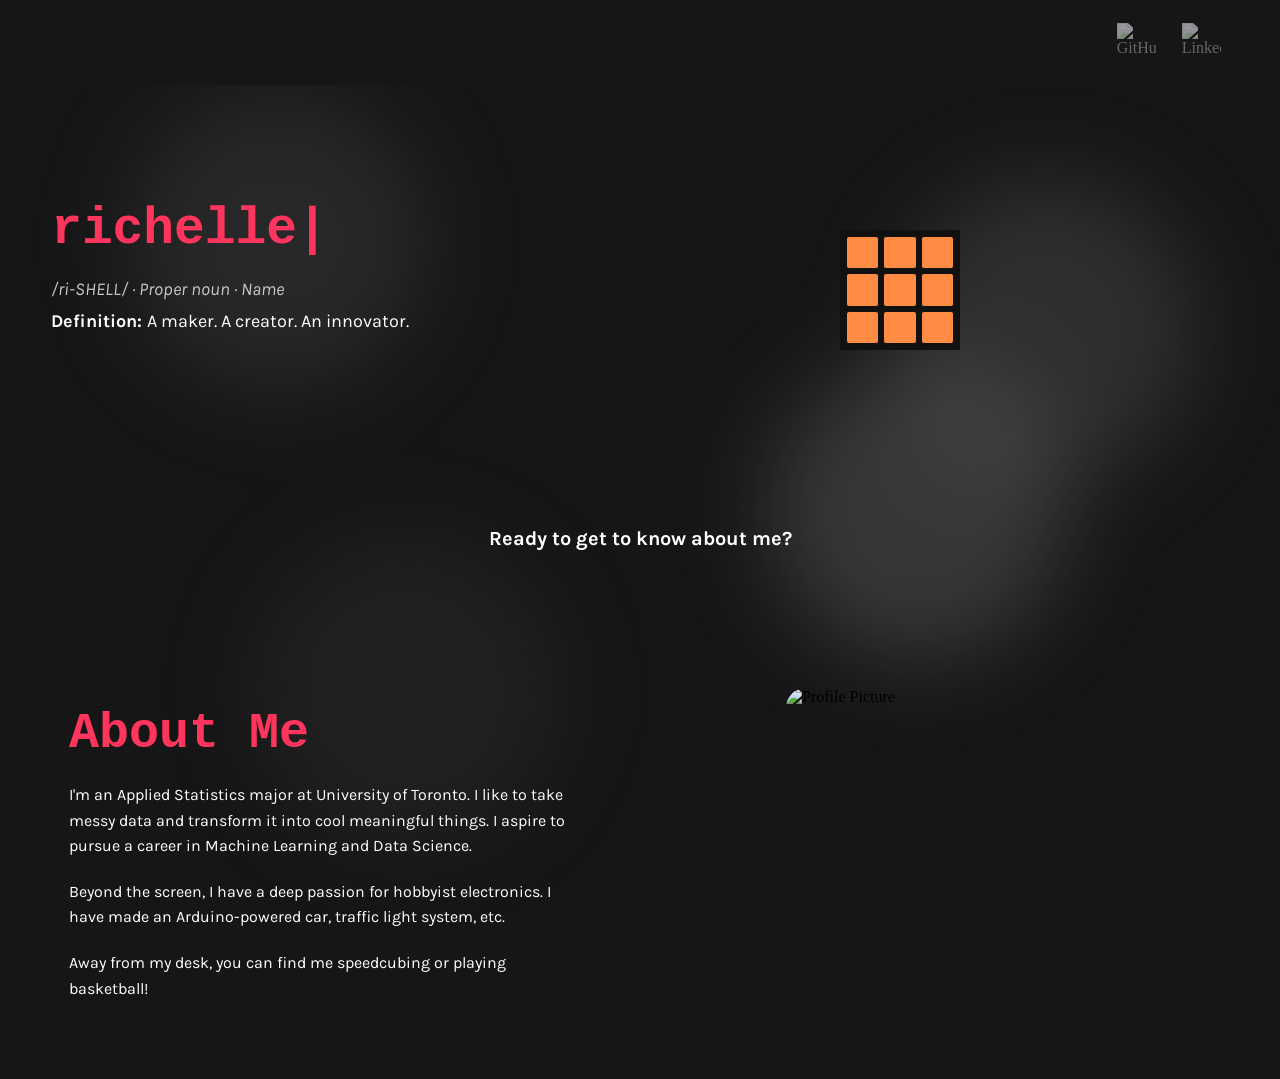
==== portfolio page/index.html @ 832a1ad5 "Chaned file and folder structure, deleted some pages and content." ====
<!DOCTYPE html>
<html lang="en">
<head>
    <link rel="stylesheet" href="style.css">
    <meta charset="UTF-8">
    <meta name="viewport" content="width=device-width, initial-scale=1.0">
    <link rel="preconnect" href="https://fonts.googleapis.com">
<link rel="preconnect" href="https://fonts.gstatic.com" crossorigin>
<link href="https://fonts.googleapis.com/css2?family=Karla:ital,wght@0,200..800;1,200..800&display=swap" rel="stylesheet">
    <title>Richelle's Portfolio</title>
</head>
<body>
    
    <div class="lava-lamp">
        <span></span>
        <span></span>
        <span></span>
        <span></span>
    </div>

    
    <div class="socials">
        <a href="https://github.com/richelle-bobadilla" target="_blank">
            <img src="C:\Users\riche\OneDrive\Desktop\website portfolio\imgs\github.png" alt="GitHub" class="github">
        </a>

        <a href="https://www.linkedin.com/in/richelle-bobadilla-48a324369/?isSelfProfile=true" target="_blank">
            <img src="C:\Users\riche\OneDrive\Desktop\website portfolio\imgs\linkedin.png" alt="LinkedIn" class="linkedin">
        </a>
    </div>

    <div class="intro">
        <h1 class = "welcome">richelle</h1>
        <p class = "name-sound"><i>/ri-SHELL/ · Proper noun · Name</i></p>
        <p class = "name-def"><strong>Definition: </strong>A maker. A creator. An innovator.</p>
        
        <div class="cube">
            <div class="face front">
                <span></span><span></span><span></span>
                <span></span><span></span><span></span>
                <span></span><span></span><span></span>
            </div>

        <div class="face back">
            <span></span><span></span><span></span>
            <span></span><span></span><span></span>
            <span></span><span></span><span></span>
        </div>

        <div class="face right">
            <span></span><span></span><span></span>
            <span></span><span></span><span></span>
            <span></span><span></span><span></span>
        </div>

        <div class="face left">
            <span></span><span></span><span></span>
            <span></span><span></span><span></span>
            <span></span><span></span><span></span>
        </div>

        <div class="face top">
            <span></span><span></span><span></span>
            <span></span><span></span><span></span>
            <span></span><span></span><span></span>
        </div>

        <div class="face bottom">
            <span></span><span></span><span></span>
            <span></span><span></span><span></span>
            <span></span><span></span><span></span>
        </div>
    </div>
    
        <p class = "getting-to-know"><a href="#about"><strong>Ready to get to know about me?</strong></a></p>
        
    </div>


    <div class = "about" id = "about">
        <div class = "about-content">
            <h2 class = "about-me">About Me</h2>
            <p class = "about-desc">I'm an Applied Statistics major at University of Toronto. I like to take messy data and transform it into cool meaningful things. 
            I aspire to pursue a career in Machine Learning and Data Science.</p>
            <p class = "about-desc">Beyond the screen, I have a deep passion for hobbyist electronics. I have made an Arduino-powered car, traffic light system, etc.</p>
            <p class = "about-desc">Away from my desk, you can find me speedcubing or playing basketball!</p>
        
        </div>
    
        <div class = "profile-pic-container">
            <img src="C:\Users\riche\OneDrive\Desktop\website portfolio\imgs\richelle_pic.jpg" alt="Profile Picture" class = "profile-pic">
        </div>
    </div>

    <!-- 
     <div class = "Projects">
        <h2>Projects</h2>
        <p>Personal projects and workshops I am currently working on and have done!</p>
    </div>

    <div class = "work-experience">
        <h2>Work Experience</h2>
        <ul>
            <li>Coding/Lego Robotics Instructor at STEMstein Academy</li>
            <li>Coding Instructor at Code Ninjas Port Credit</li>
            <li>Summer Camp Counselor at Creative Kids Place</li>
        </ul>
        <p>To learn more about my work expeirnce, here's <a href = "C:\Users\riche\OneDrive\Desktop\website portfolio\Richelle Marinel Bobadilla - Resume (1).pdf" target="_blank">resume.</a><i> Updated as of 09/26/26</i></p>

    </div>

    <div class = "Skills">
        <h2>Skills</h2>
        <p>Here are some of the skills I have learned and developed!</p>
        <ul>
            <li>Python</li>
            <li>Java</li>
            <li>HTML/CSS</li>
            <li>SQL</li>
            <li>Arduino</li>
        </ul>
    
    
    <div class = "Contact">
        <h2>Contact me!</h2>
        <p>Email: <strong>richellembobadilla@gmail.com</strong></p>
        <P>Phone Number: <strong>905-226-4382</strong></P>
    
    -->
</body>
</html>
---- portfolio page/style.css ----
html {
  scroll-behavior: smooth;
}


* {
    margin: 0;
    padding: 0;
    box-sizing: border-box;
}

html {
    width: 100%;
    overflow-x: hidden;
}

body {
    width: 100%;
    min-height: 100vh;
    background-color: #161616;
    position: relative;
    isolation: isolate;
}

.lava-lamp {
    position: fixed;
    inset: 0;
    z-index: -1;
    overflow: hidden;
    pointer-events: none;
    filter: blur(45px);
}

.lava-lamp span {
    position: absolute;
    display: block;
    width: 300px;
    height: 300px;
    border-radius: 50%;
    opacity: 0.35;
    animation: lavaMove 12s ease-in-out infinite alternate;
}


/* Dark charcoal blob */
.lava-lamp span:nth-child(1) {
    background: #4A4A4A;
    top: 10%;
    left: 10%;
    animation-duration: 14s;
}

/* Silver-grey blob */
.lava-lamp span:nth-child(2) {
    background: #777777;
    top: 40%;
    left: 60%;
    animation-duration: 18s;
    animation-delay: -4s;
}

/* Deep charcoal blob */
.lava-lamp span:nth-child(3) {
    background: #383838;
    top: 60%;
    left: 20%;
    animation-duration: 16s;
    animation-delay: -7s;
}

/* Soft grey blob */
.lava-lamp span:nth-child(4) {
    background: #606060;
    top: 20%;
    left: 70%;
    animation-duration: 20s;
    animation-delay: -9s;
}

@keyframes lavaMove {
    0% {
        transform: translate(0, 0) scale(1);
        border-radius: 50%;
    }

    33% {
        transform: translate(120px, 80px) scale(1.3);
        border-radius: 40% 60% 55% 45%;
    }

    66% {
        transform: translate(-60px, 180px) scale(0.85);
        border-radius: 60% 40% 35% 65%;
    }

    100% {
        transform: translate(100px, -60px) scale(1.15);
        border-radius: 45% 55% 65% 35%;
    }
}

/* Fonts */

.courier-prime-regular {
    font-family: "Courier Prime", monospace;
    font-weight: 400;
    font-style: normal;
}

.courier-prime-bold {
    font-family: "Courier Prime", monospace;
    font-weight: 700;
    font-style: normal;
}

.courier-prime-regular-italic {
    font-family: "Courier Prime", monospace;
    font-weight: 400;
    font-style: italic;
}

.courier-prime-bold-italic {
    font-family: "Courier Prime", monospace;
    font-weight: 700;
    font-style: italic;
}

/* Header */

.header {
    background-color: #161616;
    width: 100%;
}

.socials {
    display: flex;
    justify-content: flex-end;
    align-items: center;
    gap: 10px;
    padding: 15px 4%;

    position: fixed;
    top: 0;
    left: 0;
    width: 100%;
    height: 85px;
    background-color: #161616;
    z-index: 1000;
}

.github,
.linkedin {
    display: block;
    width: 55px;
    height: 55px;
    padding: 8px;
    object-fit: contain;
    filter: invert(40%);
    transition: filter 0.3s ease;
    position: sticky;
}

.github:hover,
.linkedin:hover {
    filter: invert(70%);
}

/* Introduction */

.intro {
    position: relative;
    width: 100%;
    min-height: 480px;
    padding: 70px 4% 80px;
    margin-top: 130px;

}

.welcome {
    color: #FF355E;
    font-family: "Courier Prime", monospace;
    font-size: clamp(36px, 4vw, 55px);
    text-align: left;
    margin-bottom: 20px;
}

.welcome::after {
    content: "|";
    color: #FF355E;
    animation: blink 1s steps(2, start) infinite;
}

@keyframes blink {
    to {
        visibility: hidden;
    }
}

.name-sound {
    color: #cac7c7;
    text-align: left;
    font-size: 18px;
    font-family: "Karla", sans-serif;
    margin-bottom: 10px;
}

.name-def {
    color: white;
    text-align: left;
    font-size: 18px;
    font-family: "Karla", sans-serif;
}

/* Getting to know me */

.getting-to-know {
    color: white;
    transition: color 0.3s ease;
    text-align: center;
    margin-top: 195px;
    font-size: 20px;
    font-family: "Karla", sans-serif;
}

.getting-to-know:hover {
    color: #FF355E;
    cursor: pointer;
}

/* Rotating Rubik's Cube */

.cube {
    position: absolute;
    top: 100px;
    right: 25%;
    width: 120px;
    height: 120px;
    transform-style: preserve-3d;
    animation: rotate 8s linear infinite;
}

.face {
    position: absolute;
    width: 120px;
    height: 120px;
    display: grid;
    grid-template-columns: repeat(3, 1fr);
    grid-template-rows: repeat(3, 1fr);
    gap: 4px;
    padding: 4px;
    background: #111;
    border: 2px solid #111;
    backface-visibility: visible;
}

.face span {
    border: 1px solid #111;
    border-radius: 3px;
}

/* Six faces */

.front {
    transform: translateZ(60px);
}

.front span {
    background: #FF8C42;
}

.back {
    transform: rotateY(180deg) translateZ(60px);
}

.back span {
    background: #FF355E;
}

.right {
    transform: rotateY(90deg) translateZ(60px);
}

.right span {
    background: #2D7DFF;
}

.left {
    transform: rotateY(-90deg) translateZ(60px);
}

.left span {
    background: #35C96F;
}

.top {
    transform: rotateX(90deg) translateZ(60px);
}

.top span {
    background: #FFD43B;
}

.bottom {
    transform: rotateX(-90deg) translateZ(60px);
}

.bottom span {
    background: #F5F5F5;
}

@keyframes rotate {
    from {
        transform: rotateX(-25deg) rotateY(0deg);
    }

    to {
        transform: rotateX(-25deg) rotateY(360deg);
    }
}

/* About Me */

.about {
    display: flex;
    flex-direction: row;
    justify-content: space-between;
    align-items: center;
    gap: 60px;
    width: 100%;
    max-width: 1360px;
    margin: 0 auto;
    padding: 50px 44px;
}

.about-content {
    flex: 1;
    min-width: 0;
    max-width: 720px;
    padding: 25px;
    border-radius: 12px;
    color: white;

    box-shadow: 0 0 20px transparent;
    transition: box-shadow 1s ease-in-out;
}

.about-content:hover {
    box-shadow: 0 0 20px #FF355E;
}

.about-me {
    color: #FF355E;
    text-align: left;
    font-size: clamp(32px, 4vw, 50px);
    font-family: "Courier Prime", monospace;
}

.about-desc {
    font-family: "Karla", sans-serif;
    font-size: 16px;
    margin-top: 20px;
    text-align: left;
    max-width: 500px;
    line-height: 1.6;
    transition: box-shadow 1.2s ease;
}

.about-content:hover {
    box-shadow: 0 0 2spx #FF355E;
}

.profile-pic-container {
    flex: 0 0 320px;
    display: flex;
    justify-content: center;
    align-items: center;
    margin-right: 130px;

}

.profile-pic {
    display: block;
    width: 100%;
    height: 330px;
    object-fit: cover;
    border-radius: 20px;
}

@media (max-width: 768px) {
    .intro {
        min-height: 520px;
        padding: 50px 24px 60px;
    }

    .welcome {
        font-size: 40px;
    }

    .name-sound,
    .name-def {
        font-size: 16px;
    }

    .cube {
        top: 280px;
        right: calc(50% - 60px);
    }

    .about-me-link{
        margin-top: 70px;
        font-size: 18px;
        text-decoration: none;
    }

    .about-me {
        margin-left: 24px;
        font-size: 36px;
    }

    .socials {
        padding: 10px 20px;
    }
}

/* Small phones */

@media (max-width: 400px) {
    .intro {
        padding-left: 18px;
        padding-right: 18px;
    }

    .welcome {
        font-size: 34px;
    }

    .name-sound,
    .name-def {
        font-size: 14px;
    }

    .github,
    .linkedin {
        width: 48px;
        height: 48px;
    }

    .about-me {
        margin-left: 18px;
        font-size: 30px;
    }
}


a {
    text-decoration: none;
    color: inherit;
}
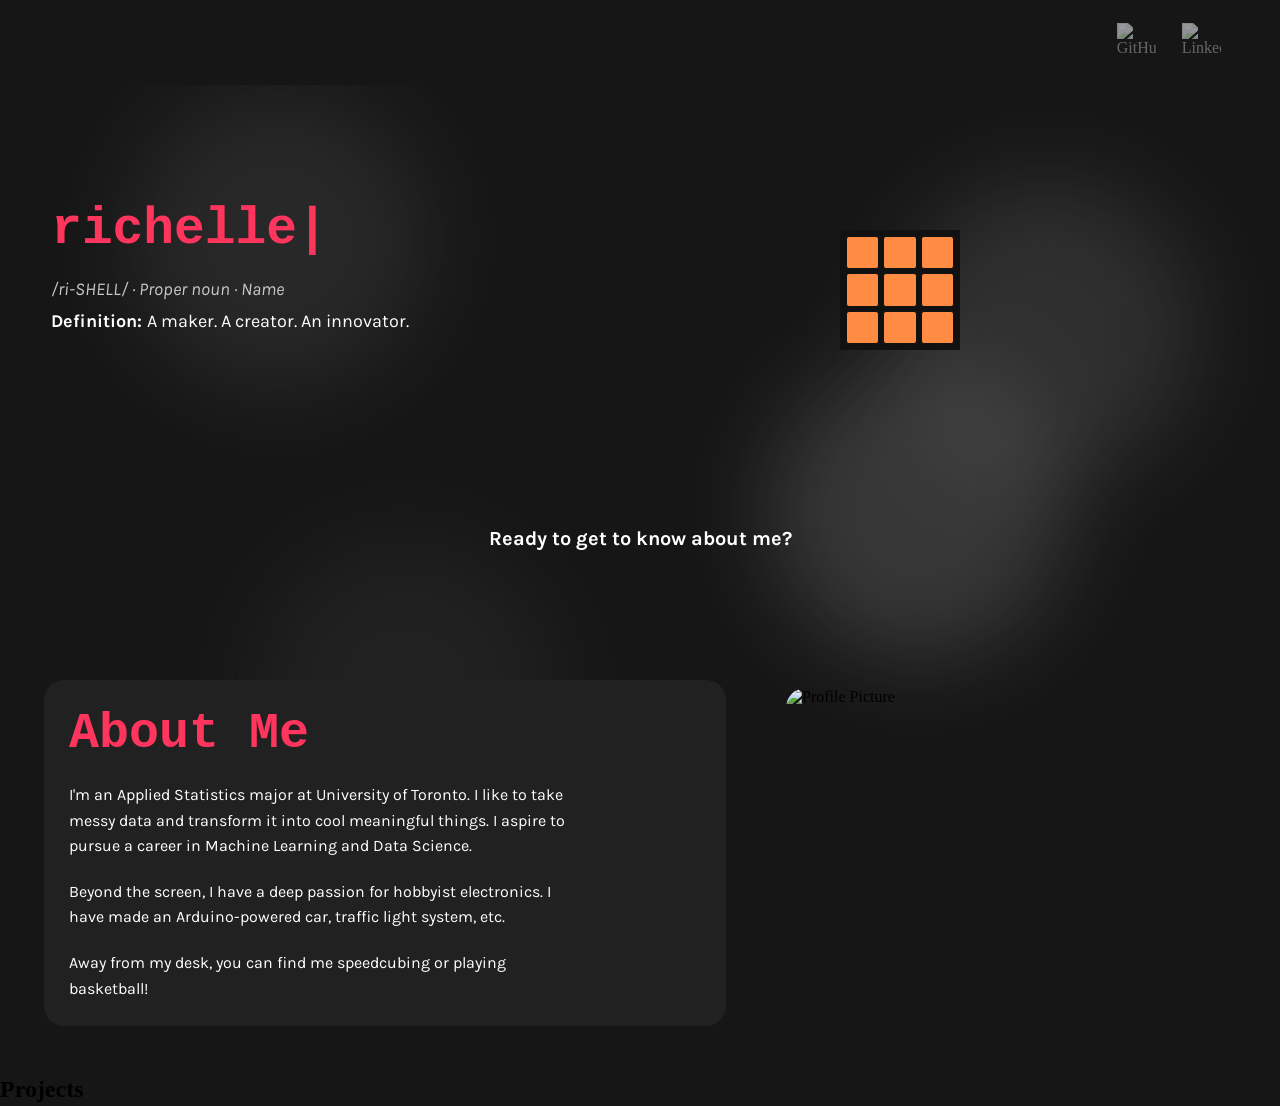
==== commit 3515d3b5: "added new resme" ====
--- a/portfolio page/index.html
+++ b/portfolio page/index.html
@@ -7,7 +7,7 @@
     <link rel="preconnect" href="https://fonts.googleapis.com">
 <link rel="preconnect" href="https://fonts.gstatic.com" crossorigin>
 <link href="https://fonts.googleapis.com/css2?family=Karla:ital,wght@0,200..800;1,200..800&display=swap" rel="stylesheet">
-    <title>Richelle's Portfolio</title>
+    <title>Richelle Marinel Bobadilla</title>
 </head>
 <body>
     
@@ -92,40 +92,9 @@
         </div>
     </div>
 
-    <!-- 
      <div class = "Projects">
         <h2>Projects</h2>
-        <p>Personal projects and workshops I am currently working on and have done!</p>
     </div>
 
-    <div class = "work-experience">
-        <h2>Work Experience</h2>
-        <ul>
-            <li>Coding/Lego Robotics Instructor at STEMstein Academy</li>
-            <li>Coding Instructor at Code Ninjas Port Credit</li>
-            <li>Summer Camp Counselor at Creative Kids Place</li>
-        </ul>
-        <p>To learn more about my work expeirnce, here's <a href = "C:\Users\riche\OneDrive\Desktop\website portfolio\Richelle Marinel Bobadilla - Resume (1).pdf" target="_blank">resume.</a><i> Updated as of 09/26/26</i></p>
-
-    </div>
-
-    <div class = "Skills">
-        <h2>Skills</h2>
-        <p>Here are some of the skills I have learned and developed!</p>
-        <ul>
-            <li>Python</li>
-            <li>Java</li>
-            <li>HTML/CSS</li>
-            <li>SQL</li>
-            <li>Arduino</li>
-        </ul>
-    
-    
-    <div class = "Contact">
-        <h2>Contact me!</h2>
-        <p>Email: <strong>richellembobadilla@gmail.com</strong></p>
-        <P>Phone Number: <strong>905-226-4382</strong></P>
-    
-    -->
 </body>
 </html>
--- a/portfolio page/style.css
+++ b/portfolio page/style.css
@@ -331,6 +331,7 @@
     max-width: 1360px;
     margin: 0 auto;
     padding: 50px 44px;
+    
 }
 
 .about-content {
@@ -338,16 +339,11 @@
     min-width: 0;
     max-width: 720px;
     padding: 25px;
-    border-radius: 12px;
+    border-radius: 20px;
     color: white;
-
-    box-shadow: 0 0 20px transparent;
-    transition: box-shadow 1s ease-in-out;
-}
-
-.about-content:hover {
-    box-shadow: 0 0 20px #FF355E;
-}
+    background-color: #212121;
+}
+
 
 .about-me {
     color: #FF355E;
@@ -456,4 +452,6 @@
 a {
     text-decoration: none;
     color: inherit;
-}+}
+
+
